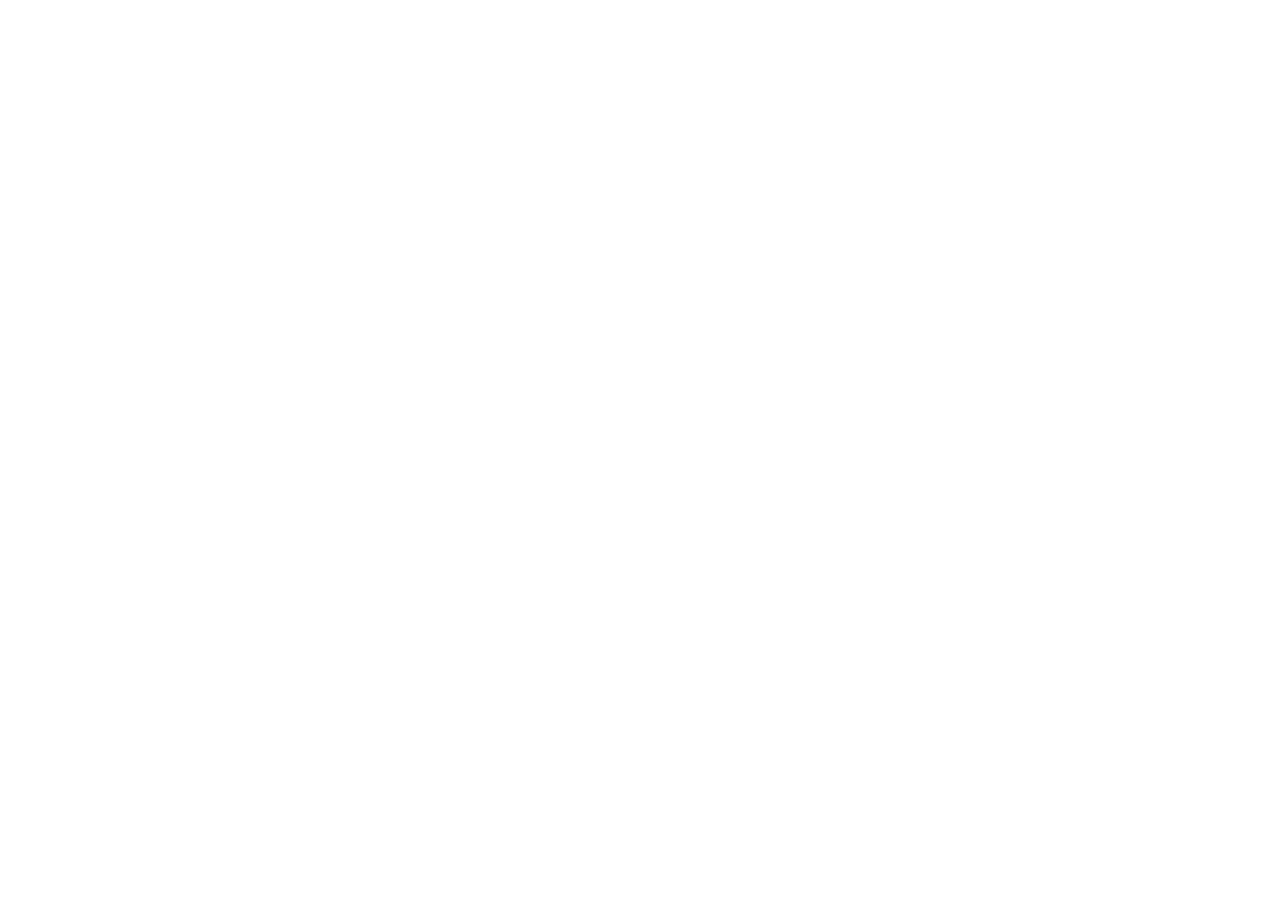
==== howtoplay.html @ 32da8635 "changes" ====
<!DOCTYPE html>
<html lang="en">
<head>
    <meta charset="UTF-8">
    <meta name="viewport" content="width=device-width, initial-scale=1.0">
    <title>Document</title>
</head>
<body>
    
</body>
</html>
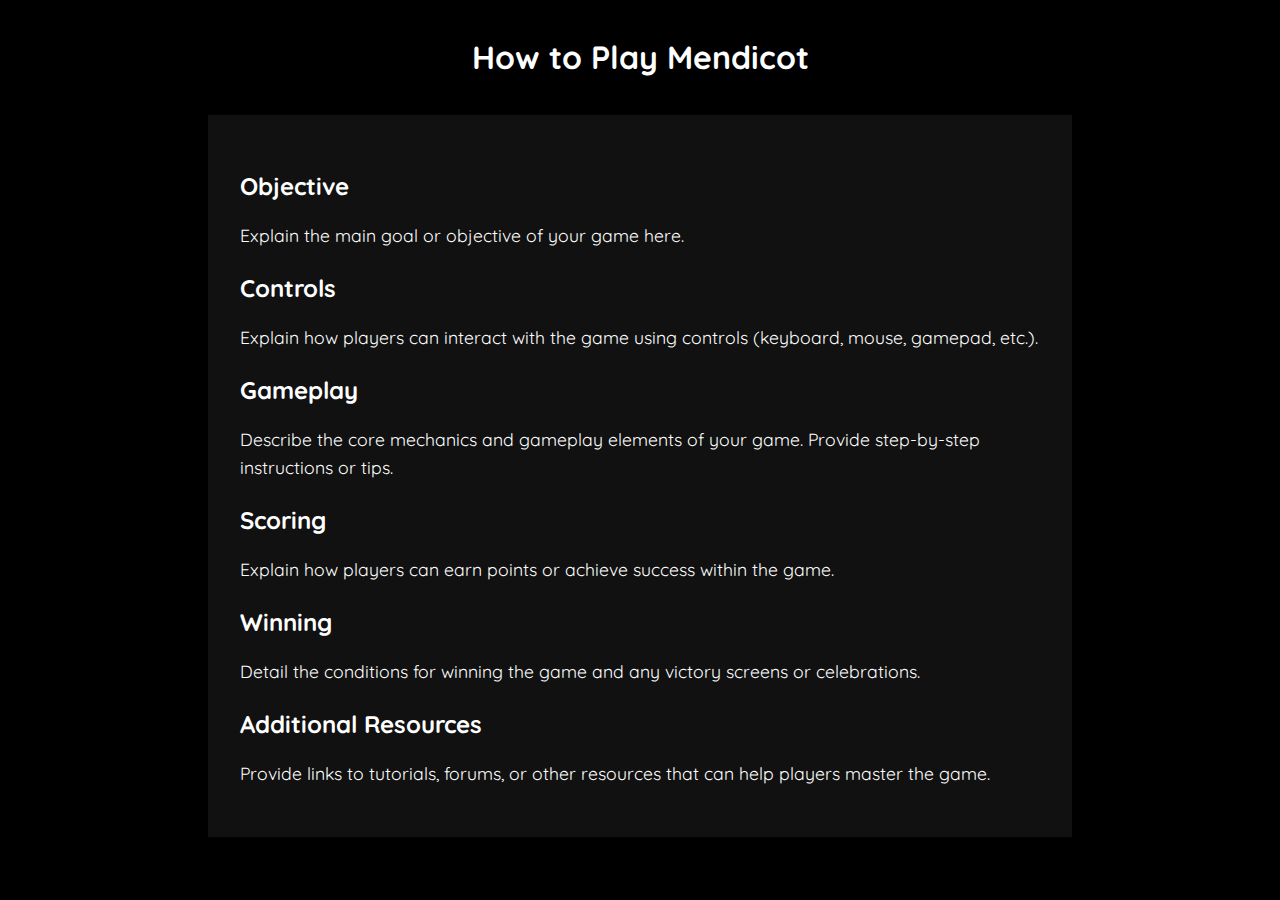
==== commit d2b329eb: "phase 1" ====
--- a/howtoplay.html
+++ b/howtoplay.html
@@ -1,11 +1,37 @@
 <!DOCTYPE html>
 <html lang="en">
 <head>
+    <link rel="stylesheet" href="howtoplay.css">
+    <link href="https://fonts.googleapis.com/css2?family=Quicksand:wght@300;400;500;600;700&display=swap" rel="stylesheet">
     <meta charset="UTF-8">
     <meta name="viewport" content="width=device-width, initial-scale=1.0">
-    <title>Document</title>
+    <title>How to Play Mendicot</title>
 </head>
 <body>
+
+    <header>
+        <h1>How to Play Mendicot</h1>
+      </header>
+    
+      <div class="container">
+        <h2>Objective</h2>
+        <p>Explain the main goal or objective of your game here.</p>
+    
+        <h2>Controls</h2>
+        <p>Explain how players can interact with the game using controls (keyboard, mouse, gamepad, etc.).</p>
+    
+        <h2>Gameplay</h2>
+        <p>Describe the core mechanics and gameplay elements of your game. Provide step-by-step instructions or tips.</p>
+    
+        <h2>Scoring</h2>
+        <p>Explain how players can earn points or achieve success within the game.</p>
+    
+        <h2>Winning</h2>
+        <p>Detail the conditions for winning the game and any victory screens or celebrations.</p>
+    
+        <h2>Additional Resources</h2>
+        <p>Provide links to tutorials, forums, or other resources that can help players master the game.</p>
+      </div>
     
 </body>
 </html>--- a/howtoplay.css
+++ b/howtoplay.css
@@ -0,0 +1,37 @@
+body {
+    font-family: 'Quicksand', sans-serif;
+    margin: 0;
+    padding: 0;
+    background-color: #000; /* Black background */
+    color: #fff; /* White text color */
+  }
+  
+  header {
+    background-color: #000000;
+    color: #fff;
+    text-align: center;
+    padding: 1rem;
+  }
+  
+  .container {
+    max-width: 800px;
+    margin: 0 auto;
+    padding: 2rem;
+    background-color: #111; /* Darker background for content */
+    box-shadow: 0 2px 4px rgba(0, 0, 0, 0.1);
+  }
+  
+  h1 {
+    font-size: 2rem;
+  }
+  
+  h2 {
+    font-size: 1.5rem;
+    margin-top: 1.5rem;
+  }
+  
+  p {
+    font-size: 1.1rem;
+    line-height: 1.6;
+  }
+  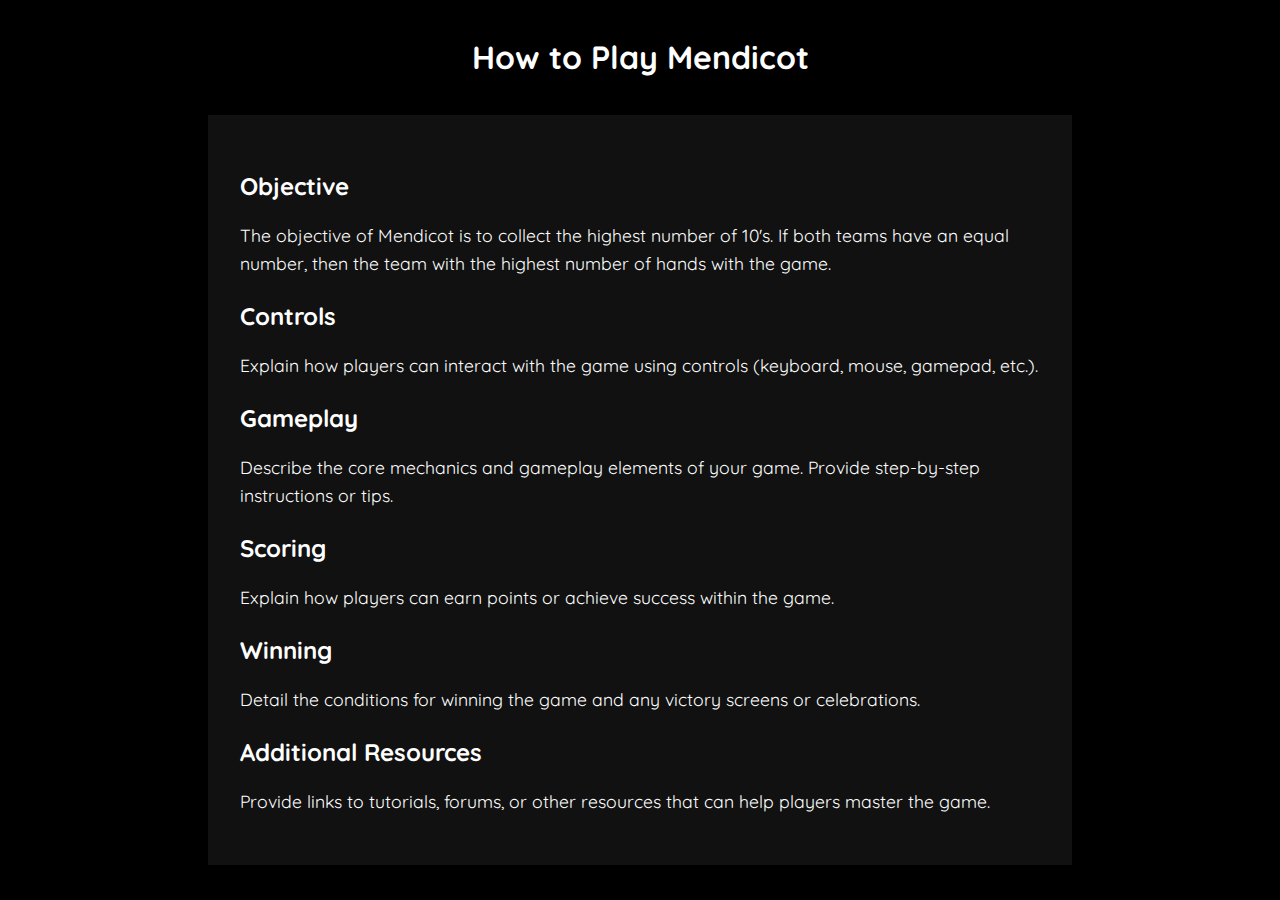
==== commit a5998ff3: "changes" ====
--- a/howtoplay.html
+++ b/howtoplay.html
@@ -15,7 +15,7 @@
     
       <div class="container">
         <h2>Objective</h2>
-        <p>Explain the main goal or objective of your game here.</p>
+        <p>The objective of Mendicot is to collect the highest number of 10's. If both teams have an equal number, then the team with the highest number of hands with the game.</p>
     
         <h2>Controls</h2>
         <p>Explain how players can interact with the game using controls (keyboard, mouse, gamepad, etc.).</p>
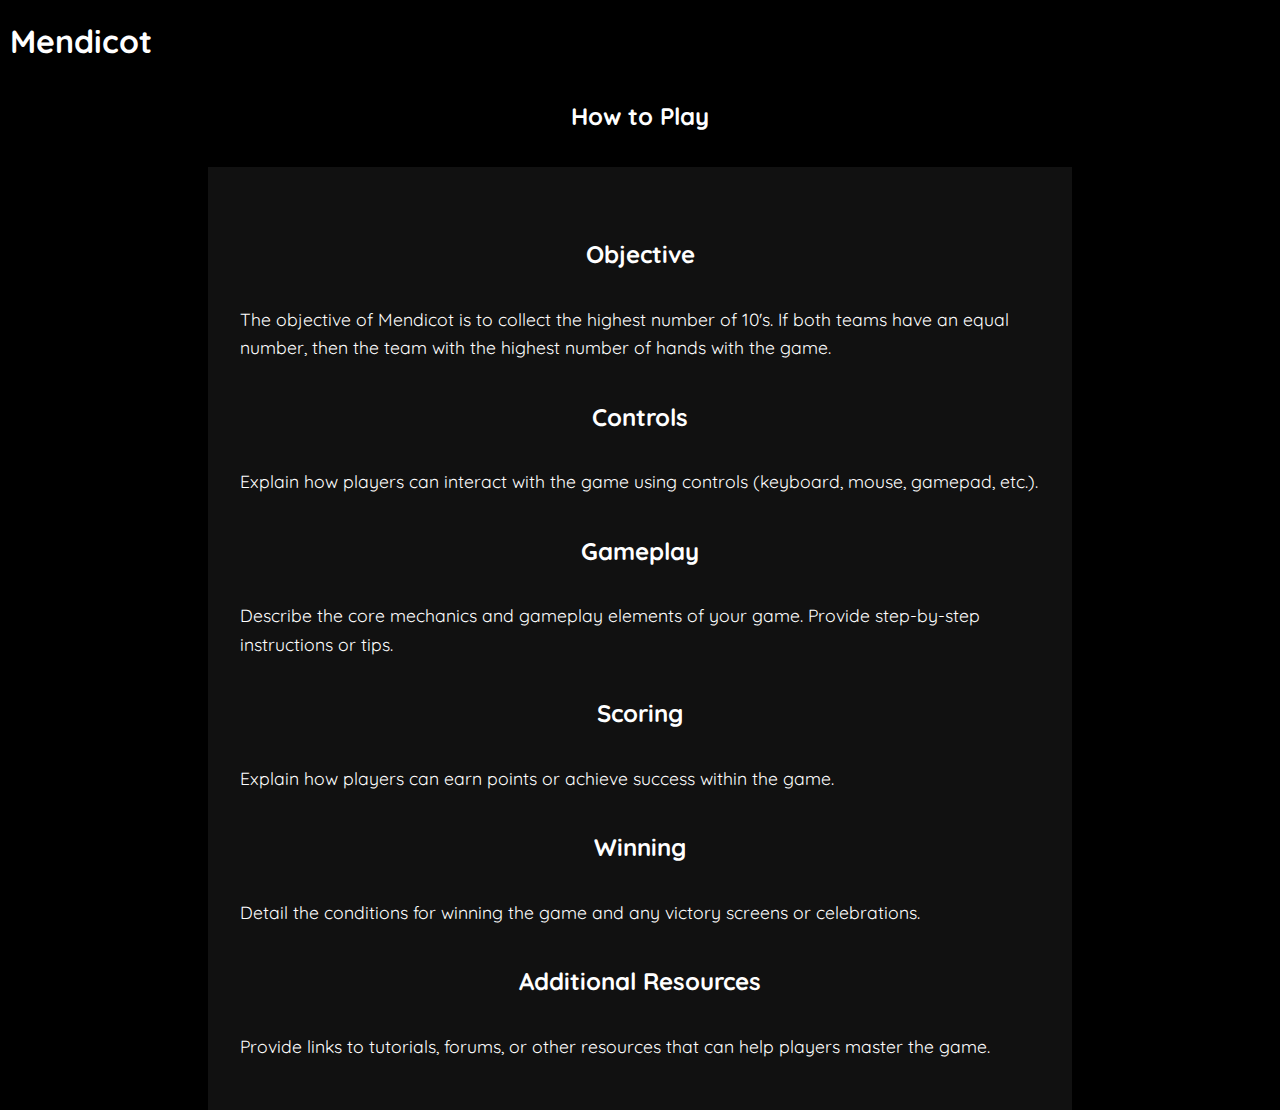
==== commit 5024b083: "phase 1" ====
--- a/howtoplay.html
+++ b/howtoplay.html
@@ -10,7 +10,8 @@
 <body>
 
     <header>
-        <h1>How to Play Mendicot</h1>
+        <h1>Mendicot</h1>
+        <h2>How to Play</h2>
       </header>
     
       <div class="container">
--- a/howtoplay.css
+++ b/howtoplay.css
@@ -6,12 +6,7 @@
     color: #fff; /* White text color */
   }
   
-  header {
-    background-color: #000000;
-    color: #fff;
-    text-align: center;
-    padding: 1rem;
-  }
+
   
   .container {
     max-width: 800px;
@@ -21,9 +16,15 @@
     box-shadow: 0 2px 4px rgba(0, 0, 0, 0.1);
   }
   
+  h2 {
+    text-align: center;
+    padding: 1rem;
+  }
+
   h1 {
-    font-size: 2rem;
+    margin-left: 10px;
   }
+  
   
   h2 {
     font-size: 1.5rem;
